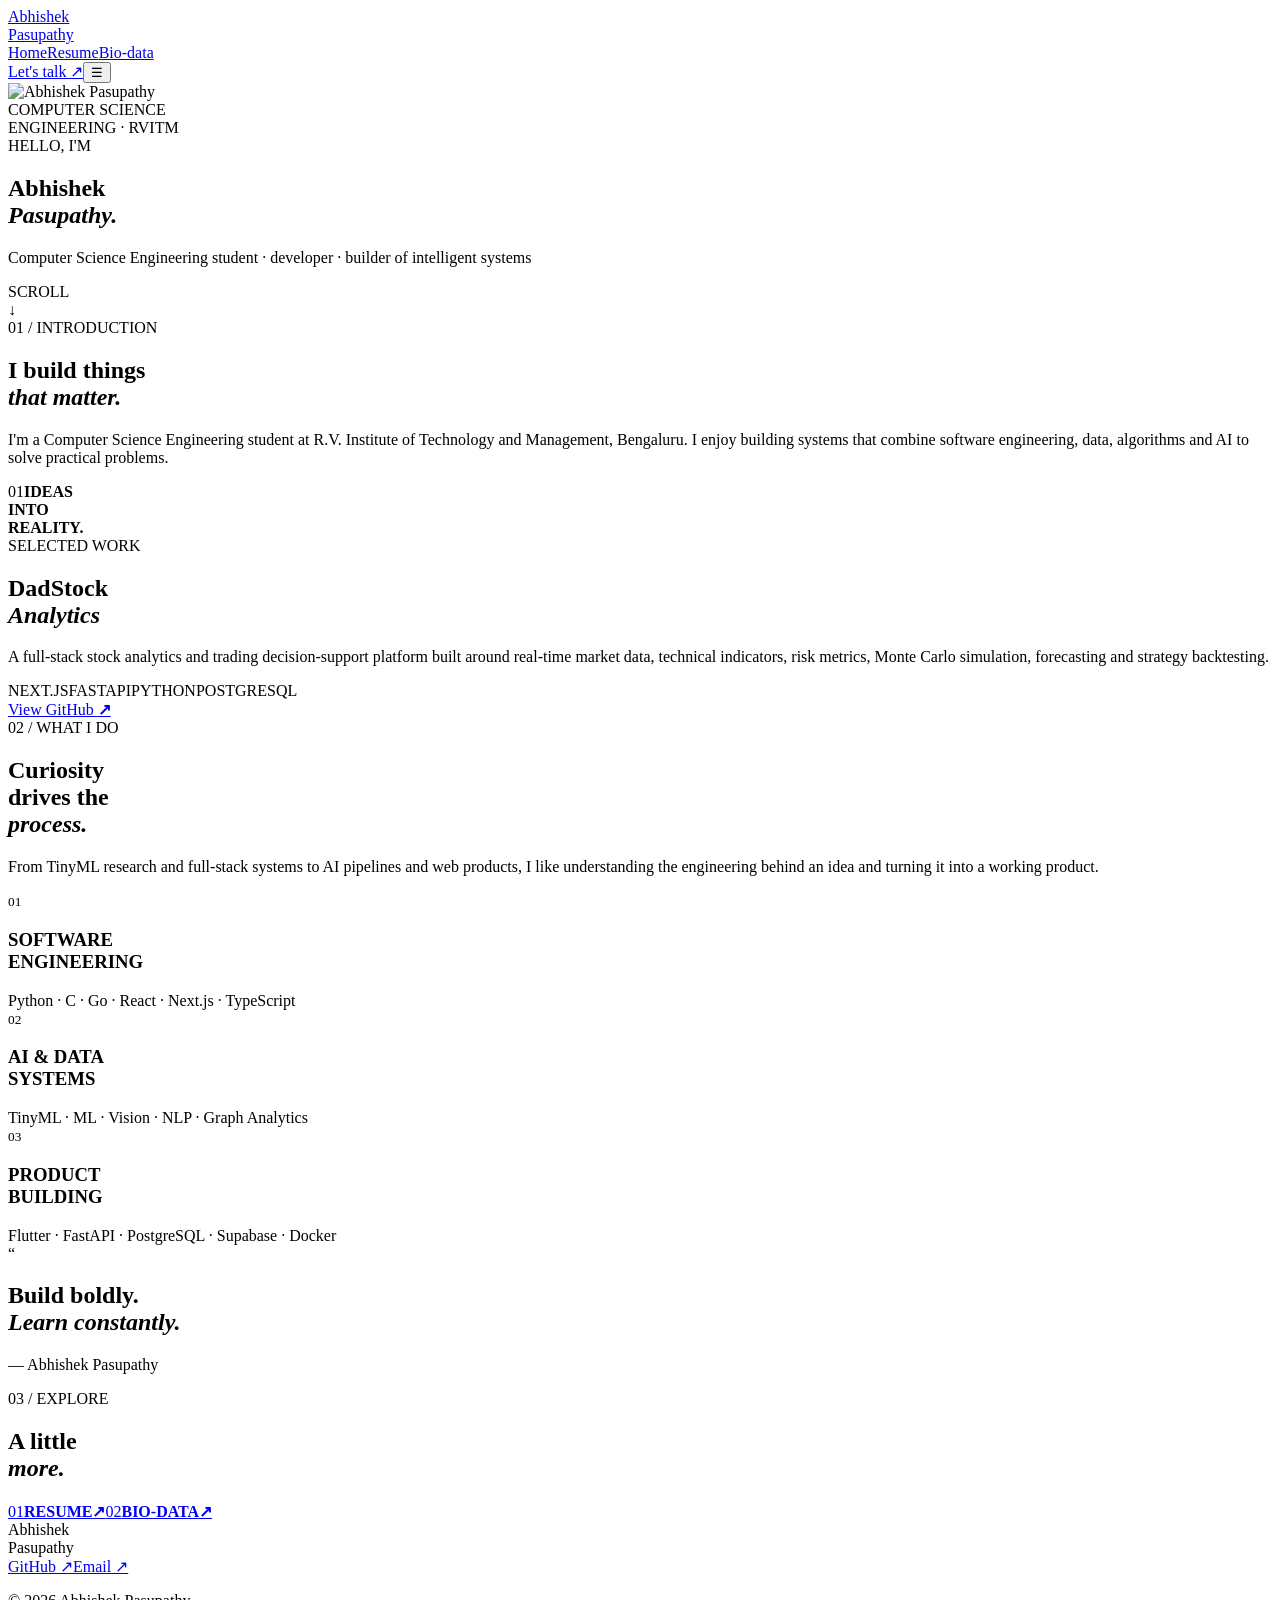
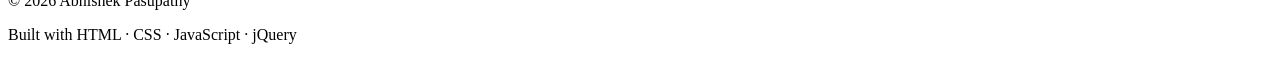
==== index.html @ f29ee892 "Build Abhishek portfolio homepage" ====
<!DOCTYPE html>
<html lang="en"><head><meta charset="UTF-8"><meta name="viewport" content="width=device-width,initial-scale=1"><title>Abhishek Pasupathy — Portfolio</title><link rel="stylesheet" href="styles.css"></head>
<body>
<header class="site-nav"><a class="logo" href="index.html">Abhishek<br><span>Pasupathy</span></a><nav><a class="active" href="index.html">Home</a><a href="resume.html">Resume</a><a href="biodata.html">Bio-data</a></nav><a class="contact" href="mailto:abhishekpasupathy2006@gmail.com">Let's talk ↗</a><button class="menu">☰</button></header>
<main>
<section class="cover"><div class="cover-art"><div class="frame frame-one"></div><div class="frame frame-two"></div><div class="portrait-shape"><img src="images/profile.jpg" alt="Abhishek Pasupathy"></div><div class="cover-caption">COMPUTER SCIENCE<br>ENGINEERING · RVITM</div></div><div class="cover-title"><span class="small-title">HELLO, I'M</span><h1>Abhishek<br><i>Pasupathy.</i></h1><p>Computer Science Engineering student · developer · builder of intelligent systems</p></div><div class="cover-scroll">SCROLL<br><b>↓</b></div></section>
<section class="statement"><div class="section-kicker">01 / INTRODUCTION</div><div class="statement-copy"><h2>I build things<br><em>that matter.</em></h2><p>I'm a Computer Science Engineering student at R.V. Institute of Technology and Management, Bengaluru. I enjoy building systems that combine software engineering, data, algorithms and AI to solve practical problems.</p></div></section>
<section class="editorial"><div class="editorial-image art-blue"><span>01</span><strong>IDEAS<br>INTO<br>REALITY.</strong></div><div class="editorial-text"><span class="section-kicker">SELECTED WORK</span><h2>DadStock<br><em>Analytics</em></h2><p>A full-stack stock analytics and trading decision-support platform built around real-time market data, technical indicators, risk metrics, Monte Carlo simulation, forecasting and strategy backtesting.</p><div class="meta"><span>NEXT.JS</span><span>FASTAPI</span><span>PYTHON</span><span>POSTGRESQL</span></div><a href="https://github.com/abhishekpasupathy" target="_blank" rel="noopener" class="arrow-link">View GitHub <b>↗</b></a></div></section>
<section class="split-story"><div class="story-copy"><span class="section-kicker">02 / WHAT I DO</span><h2>Curiosity<br>drives the<br><em>process.</em></h2><p>From TinyML research and full-stack systems to AI pipelines and web products, I like understanding the engineering behind an idea and turning it into a working product.</p></div><div class="stacked-cards"><div class="stack-card"><small>01</small><h3>SOFTWARE<br>ENGINEERING</h3><span>Python · C · Go · React · Next.js · TypeScript</span></div><div class="stack-card offset"><small>02</small><h3>AI &amp; DATA<br>SYSTEMS</h3><span>TinyML · ML · Vision · NLP · Graph Analytics</span></div><div class="stack-card"><small>03</small><h3>PRODUCT<br>BUILDING</h3><span>Flutter · FastAPI · PostgreSQL · Supabase · Docker</span></div></div></section>
<section class="big-quote"><div>“</div><h2>Build boldly.<br><em>Learn constantly.</em></h2><p>— Abhishek Pasupathy</p></section>
<section class="details"><div><span class="section-kicker">03 / EXPLORE</span><h2>A little<br><em>more.</em></h2></div><a href="resume.html"><span>01</span><strong>RESUME</strong><b>↗</b></a><a href="biodata.html"><span>02</span><strong>BIO-DATA</strong><b>↗</b></a></section>
</main>
<footer><div class="logo">Abhishek<br><span>Pasupathy</span></div><div class="footer-links"><a href="https://github.com/abhishekpasupathy" target="_blank" rel="noopener">GitHub ↗</a><a href="mailto:abhishekpasupathy2006@gmail.com">Email ↗</a></div><p>© 2026 Abhishek Pasupathy</p><p>Built with HTML · CSS · JavaScript · jQuery</p></footer>
<script src="https://code.jquery.com/jquery-3.7.1.min.js"></script><script src="script.js"></script>
</body></html>
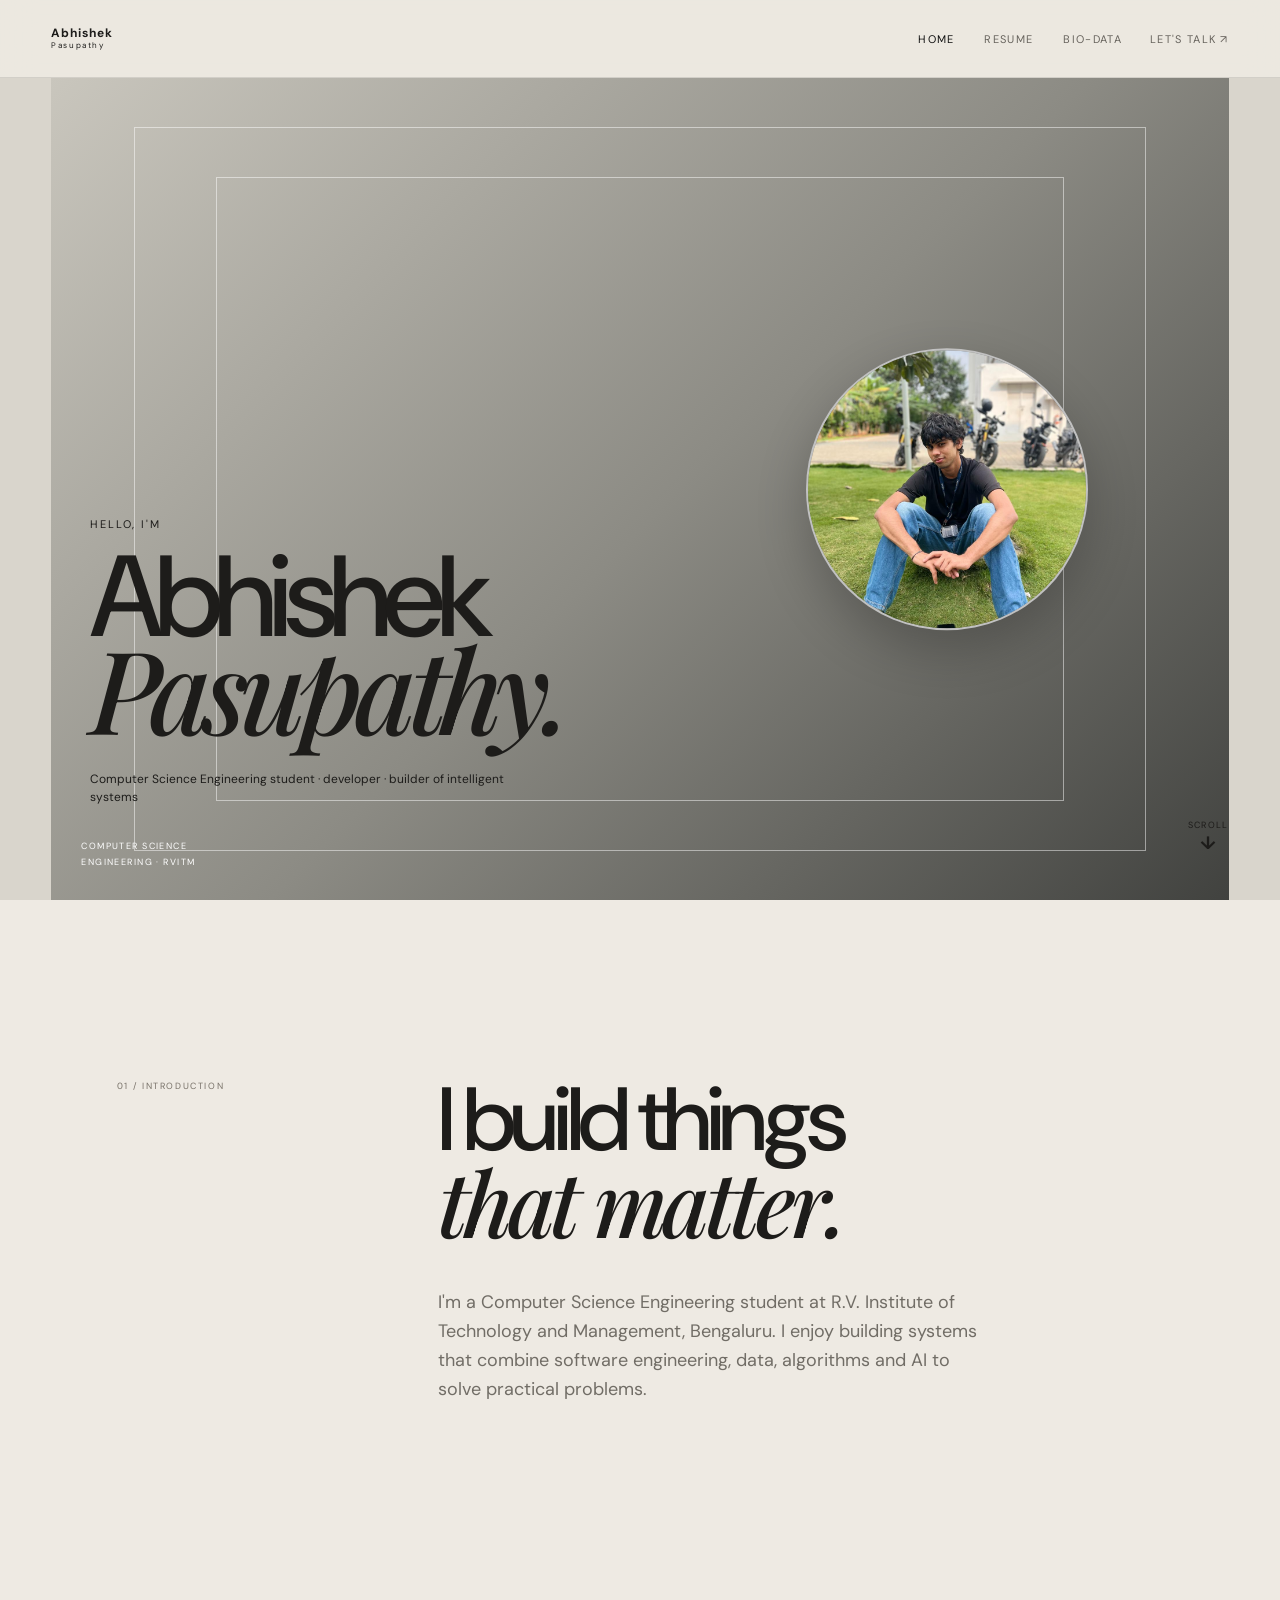
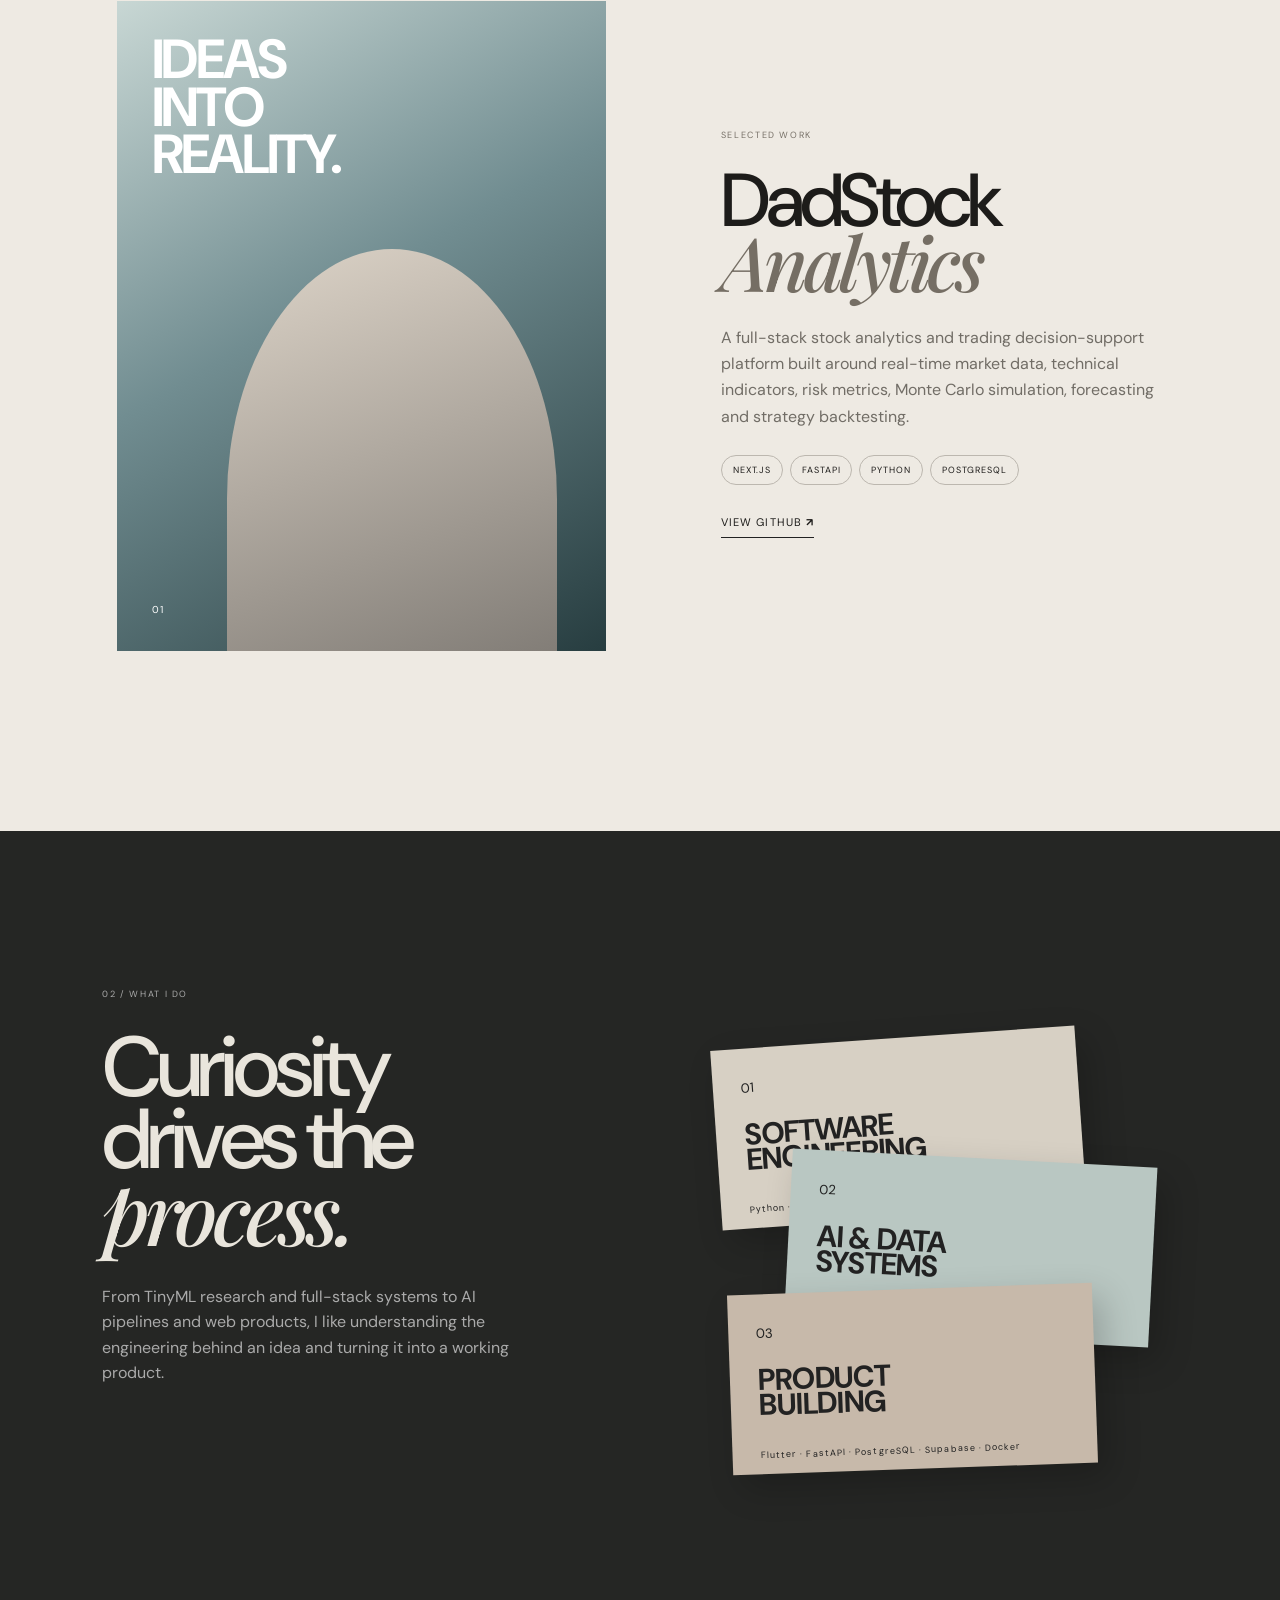
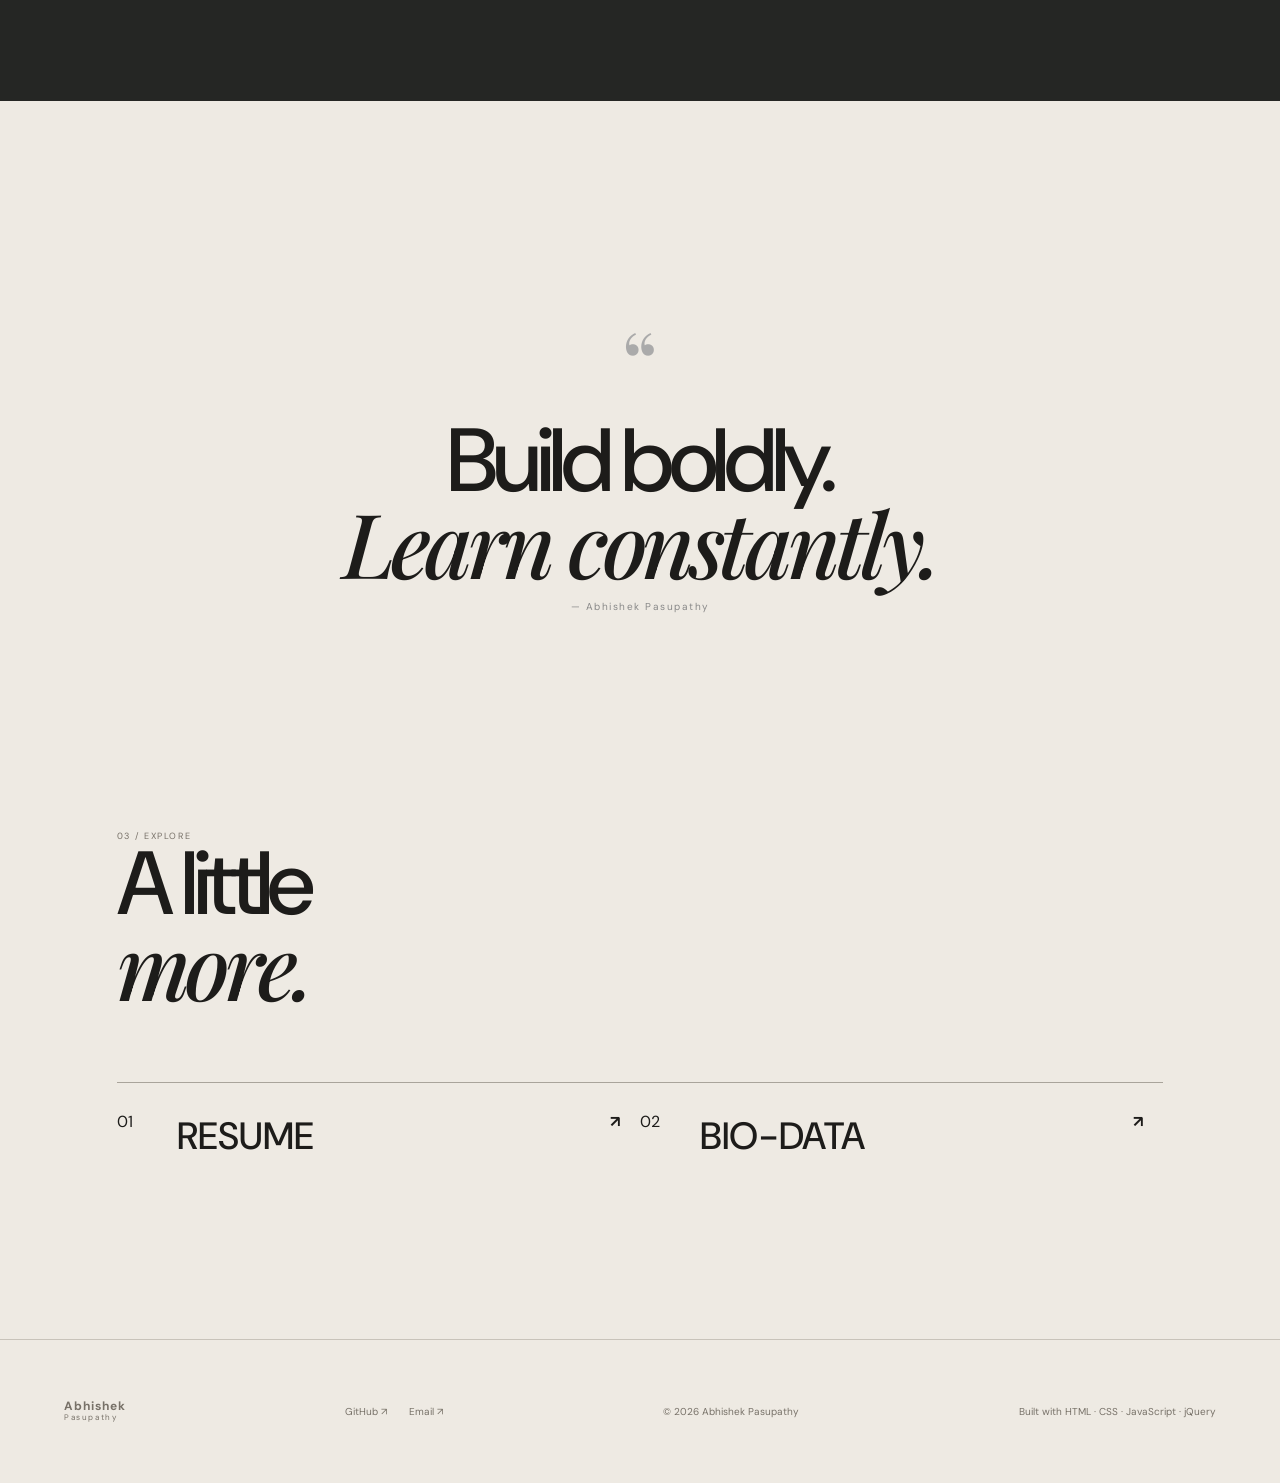
==== commit 67012e0d: "Fix profile image path" ====
--- a/index.html
+++ b/index.html
@@ -3,7 +3,7 @@
 <body>
 <header class="site-nav"><a class="logo" href="index.html">Abhishek<br><span>Pasupathy</span></a><nav><a class="active" href="index.html">Home</a><a href="resume.html">Resume</a><a href="biodata.html">Bio-data</a></nav><a class="contact" href="mailto:abhishekpasupathy2006@gmail.com">Let's talk ↗</a><button class="menu">☰</button></header>
 <main>
-<section class="cover"><div class="cover-art"><div class="frame frame-one"></div><div class="frame frame-two"></div><div class="portrait-shape"><img src="images/profile.jpg" alt="Abhishek Pasupathy"></div><div class="cover-caption">COMPUTER SCIENCE<br>ENGINEERING · RVITM</div></div><div class="cover-title"><span class="small-title">HELLO, I'M</span><h1>Abhishek<br><i>Pasupathy.</i></h1><p>Computer Science Engineering student · developer · builder of intelligent systems</p></div><div class="cover-scroll">SCROLL<br><b>↓</b></div></section>
+<section class="cover"><div class="cover-art"><div class="frame frame-one"></div><div class="frame frame-two"></div><div class="portrait-shape"><img src="images/profile.jpeg" alt="Abhishek Pasupathy"></div><div class="cover-caption">COMPUTER SCIENCE<br>ENGINEERING · RVITM</div></div><div class="cover-title"><span class="small-title">HELLO, I'M</span><h1>Abhishek<br><i>Pasupathy.</i></h1><p>Computer Science Engineering student · developer · builder of intelligent systems</p></div><div class="cover-scroll">SCROLL<br><b>↓</b></div></section>
 <section class="statement"><div class="section-kicker">01 / INTRODUCTION</div><div class="statement-copy"><h2>I build things<br><em>that matter.</em></h2><p>I'm a Computer Science Engineering student at R.V. Institute of Technology and Management, Bengaluru. I enjoy building systems that combine software engineering, data, algorithms and AI to solve practical problems.</p></div></section>
 <section class="editorial"><div class="editorial-image art-blue"><span>01</span><strong>IDEAS<br>INTO<br>REALITY.</strong></div><div class="editorial-text"><span class="section-kicker">SELECTED WORK</span><h2>DadStock<br><em>Analytics</em></h2><p>A full-stack stock analytics and trading decision-support platform built around real-time market data, technical indicators, risk metrics, Monte Carlo simulation, forecasting and strategy backtesting.</p><div class="meta"><span>NEXT.JS</span><span>FASTAPI</span><span>PYTHON</span><span>POSTGRESQL</span></div><a href="https://github.com/abhishekpasupathy" target="_blank" rel="noopener" class="arrow-link">View GitHub <b>↗</b></a></div></section>
 <section class="split-story"><div class="story-copy"><span class="section-kicker">02 / WHAT I DO</span><h2>Curiosity<br>drives the<br><em>process.</em></h2><p>From TinyML research and full-stack systems to AI pipelines and web products, I like understanding the engineering behind an idea and turning it into a working product.</p></div><div class="stacked-cards"><div class="stack-card"><small>01</small><h3>SOFTWARE<br>ENGINEERING</h3><span>Python · C · Go · React · Next.js · TypeScript</span></div><div class="stack-card offset"><small>02</small><h3>AI &amp; DATA<br>SYSTEMS</h3><span>TinyML · ML · Vision · NLP · Graph Analytics</span></div><div class="stack-card"><small>03</small><h3>PRODUCT<br>BUILDING</h3><span>Flutter · FastAPI · PostgreSQL · Supabase · Docker</span></div></div></section>
--- a/styles.css
+++ b/styles.css
@@ -0,0 +1 @@
+@import url('https://fonts.googleapis.com/css2?family=DM+Sans:wght@400;500;700&family=Playfair+Display:ital,wght@0,500;1,500;1,600&display=swap');*{box-sizing:border-box}html{scroll-behavior:smooth}body{margin:0;background:#eeeae3;color:#1d1c1a;font-family:"DM Sans",Arial,sans-serif}a{color:inherit}.site-nav{height:78px;padding:0 4vw;display:flex;align-items:center;gap:28px;position:fixed;top:0;left:0;right:0;z-index:100;background:rgba(238,234,227,.9);backdrop-filter:blur(16px);border-bottom:1px solid rgba(30,29,26,.12)}.logo{font-size:12px;font-weight:700;line-height:.85;text-decoration:none;letter-spacing:.08em}.logo span{font-weight:400;letter-spacing:.2em;font-size:8px}.site-nav nav{display:flex;gap:30px;margin-left:auto}.site-nav nav a,.contact{font-size:11px;text-decoration:none;text-transform:uppercase;letter-spacing:.12em;color:#67635d}.site-nav nav a.active,.site-nav nav a:hover,.contact:hover{color:#111}.menu{display:none;border:0;background:none;font-size:20px}.cover{height:100vh;min-height:720px;position:relative;padding:78px 4vw 0;overflow:hidden;background:#d9d5cc}.cover-art{position:absolute;inset:78px 4vw 0;background:linear-gradient(135deg,#c9c6bd 0%,#8c8b84 52%,#41423f 100%);overflow:hidden}.frame{position:absolute;border:1px solid rgba(255,255,255,.48)}.frame-one{inset:6% 7%}.frame-two{inset:12% 14%}.portrait-shape{position:absolute;width:clamp(180px,22vw,300px);height:clamp(180px,22vw,300px);right:12%;top:50%;transform:translateY(-50%);border-radius:50%;overflow:hidden;background:#777;border:2px solid rgba(255,255,255,.55);box-shadow:0 20px 50px rgba(0,0,0,.22)}.portrait-shape img{width:100%;height:100%;object-fit:cover}.cover-caption{position:absolute;bottom:30px;left:30px;color:#fff;font-size:9px;letter-spacing:.16em;line-height:1.7}.cover-title{position:absolute;z-index:8;left:7vw;bottom:9vh;width:48%;max-width:680px}.small-title{font-size:11px;letter-spacing:.18em}.cover-title h1{font-size:clamp(78px,9vw,145px);line-height:.78;letter-spacing:-.07em;margin:20px 0 28px;font-weight:500}.cover-title h1 i{font-family:"Playfair Display",serif}.cover-title p{font-size:12px;max-width:430px;line-height:1.55}.cover-scroll{position:absolute;right:4vw;bottom:5vh;font-size:9px;letter-spacing:.15em;text-align:center}.cover-scroll b{font-size:18px}.statement{max-width:1200px;margin:auto;padding:180px 6vw;display:grid;grid-template-columns:25% 1fr;gap:60px}.section-kicker{font-size:9px;letter-spacing:.18em;color:#777168}.statement h2,.big-quote h2,.details h2{font-size:clamp(55px,7vw,100px);font-weight:500;line-height:.9;letter-spacing:-.06em;margin:0}.statement h2 em,.big-quote h2 em,.details h2 em,.inner-hero h1 em,.bio-feature h2 em{font-family:"Playfair Display",serif}.statement-copy p{max-width:540px;font-size:18px;line-height:1.6;color:#716d66;margin-top:40px}.editorial{max-width:1200px;margin:auto;padding:0 6vw 180px;display:grid;grid-template-columns:1.05fr .95fr;gap:9vw;align-items:center}.editorial-image{height:650px;position:relative;display:flex;align-items:flex-end;padding:35px}.art-blue{background:linear-gradient(150deg,#c8d7d4,#718d91 45%,#273d40);overflow:hidden}.art-blue:after{content:"";position:absolute;width:330px;height:500px;right:10%;bottom:-15%;background:linear-gradient(160deg,#ddd4c8,#716d68);border-radius:50% 50% 0 0}.art-blue span{color:#fff;font-size:10px;letter-spacing:.15em}.art-blue strong{position:absolute;top:35px;left:35px;color:#fff;font-size:55px;line-height:.86;letter-spacing:-.05em}.editorial-text h2{font-size:75px;line-height:.8;letter-spacing:-.06em;font-weight:500;margin:28px 0}.editorial-text h2 em{font-family:"Playfair Display",serif;color:#756e64}.editorial-text p{max-width:440px;color:#716d66;line-height:1.65}.meta{display:flex;gap:7px;flex-wrap:wrap;margin:25px 0}.meta span,.resume-detail span{border:1px solid #bcb7af;border-radius:20px;padding:8px 11px;font-size:9px;letter-spacing:.1em}.arrow-link{font-size:11px;text-decoration:none;text-transform:uppercase;letter-spacing:.1em;border-bottom:1px solid #222;padding-bottom:8px}.split-story{background:#252624;color:#e9e5dc;padding:150px 8vw;display:grid;grid-template-columns:1fr 1fr;gap:8vw}.split-story .section-kicker{color:#aaa}.story-copy h2{font-size:85px;line-height:.84;letter-spacing:-.06em;font-weight:500;margin:30px 0}.story-copy h2 em{font-family:"Playfair Display",serif}.story-copy p{color:#aaa;max-width:410px;line-height:1.6}.stacked-cards{position:relative;min-height:570px}.stack-card{background:#d7d0c4;color:#222;padding:28px;position:absolute;width:75%;height:180px;left:5%;top:10%;box-shadow:10px 14px 35px rgba(0,0,0,.2);transform:rotate(-4deg)}.stack-card.offset{top:31%;left:20%;background:#b9c7c2;transform:rotate(3deg)}.stack-card:nth-child(3){top:54%;left:8%;background:#c7b9aa;transform:rotate(-2deg)}.stack-card h3{font-size:30px;line-height:.82;letter-spacing:-.04em;margin:25px 0}.stack-card span{font-size:9px;letter-spacing:.12em}.big-quote{text-align:center;padding:200px 20px}.big-quote>div{font:90px "Playfair Display",serif;color:#aaa}.big-quote p{font-size:10px;letter-spacing:.15em;color:#888}.details{max-width:1200px;margin:auto;padding:0 6vw 150px;display:grid;grid-template-columns:1fr 1fr}.details>div{grid-column:1/-1;margin-bottom:70px}.details>a{border-top:1px solid #a9a49b;padding:28px 0;display:grid;grid-template-columns:60px 1fr 30px;text-decoration:none}.details>a strong{font-size:38px;font-weight:500}.inner-page{padding:150px 6vw 120px;max-width:1300px;margin:auto}.inner-hero{min-height:520px}.inner-hero h1{font-size:clamp(80px,12vw,170px);line-height:.75;letter-spacing:-.07em;font-weight:500;margin:50px 0}.print{border:1px solid #777;background:none;border-radius:30px;padding:12px 18px;font-size:10px;cursor:pointer}.resume-intro{display:grid;grid-template-columns:25% 1fr;padding:90px 0;border-top:1px solid #aaa59c;border-bottom:1px solid #aaa59c}.resume-intro p{font-size:21px;line-height:1.55;max-width:680px;margin:0}.resume-row{display:grid;grid-template-columns:12% 1fr;border-bottom:1px solid #aaa59c;padding:55px 0}.resume-row .row-num{font-size:10px;color:#777}.resume-row small{font-size:9px;letter-spacing:.16em;color:#777}.resume-row h2{font-size:55px;font-weight:500;letter-spacing:-.05em;margin:14px 0}.resume-row h3{font-size:18px;font-weight:500}.resume-row p,.resume-row ul{color:#716d66;line-height:1.6}.resume-row li{margin:8px 0}.resume-detail{display:flex;gap:8px;flex-wrap:wrap;margin-top:20px}.bio-hero{min-height:430px}.bio-feature{display:grid;grid-template-columns:1fr 1fr;gap:8vw;align-items:center;padding:0 0 140px}.bio-art{height:580px;overflow:hidden;background:#777}.bio-art img{width:100%;height:100%;object-fit:cover}.bio-feature h2{font-size:65px;line-height:.86;letter-spacing:-.06em;font-weight:500}.bio-feature p{max-width:490px;line-height:1.7;color:#716d66}.bio-table{display:grid;grid-template-columns:1fr 1fr}.bio-cell{padding:45px;border:1px solid #aaa59c;min-height:480px}.bio-cell.tinted{background:#d5ded9}.bio-cell h3{font-size:48px;font-weight:500;letter-spacing:-.05em;margin:65px 0 40px}.bio-cell dl{display:grid;grid-template-columns:1fr 1.4fr}.bio-cell dt,.bio-cell dd{font-size:11px;padding:14px 0;border-bottom:1px solid rgba(0,0,0,.18);margin:0}.bio-cell dt{color:#777}.strengths{padding:150px 0}.strengths h2{font-size:75px;font-weight:500;line-height:.85;letter-spacing:-.06em;margin:30px 0 70px}.strengths>div{display:grid;grid-template-columns:1fr 1fr}.strengths>div span{border-top:1px solid #aaa59c;padding:22px 0;font-size:13px}footer{padding:55px 5vw;display:flex;align-items:center;gap:30px;justify-content:space-between;border-top:1px solid #c8c3ba;font-size:10px;color:#777168}.footer-links{display:flex;gap:22px}.footer-links a{text-decoration:none}.reveal{opacity:0;transform:translateY(35px);transition:.8s}.reveal.visible{opacity:1;transform:none}@media(max-width:800px){.site-nav{height:65px;padding:0 6vw}.site-nav nav,.contact{display:none}.menu{display:block;margin-left:auto}.cover{padding-top:65px;min-height:760px}.cover-art{inset:65px 0 0}.portrait-shape{width:150px;height:150px;right:8%;top:28%}.cover-title{left:7vw;bottom:7vh;width:82%}.cover-title h1{font-size:68px}.statement,.editorial,.split-story,.bio-feature{grid-template-columns:1fr;gap:45px;padding:100px 7vw}.editorial-image{height:480px}.story-copy h2{font-size:65px}.inner-page{padding:115px 7vw 80px}.inner-hero h1{font-size:76px}.resume-intro{grid-template-columns:1fr;gap:25px}.resume-row{grid-template-columns:45px 1fr}.resume-row h2{font-size:42px}.bio-table{grid-template-columns:1fr}.bio-art{height:420px}.strengths>div{grid-template-columns:1fr}footer{flex-wrap:wrap}.footer-links{width:100%;order:3}}
